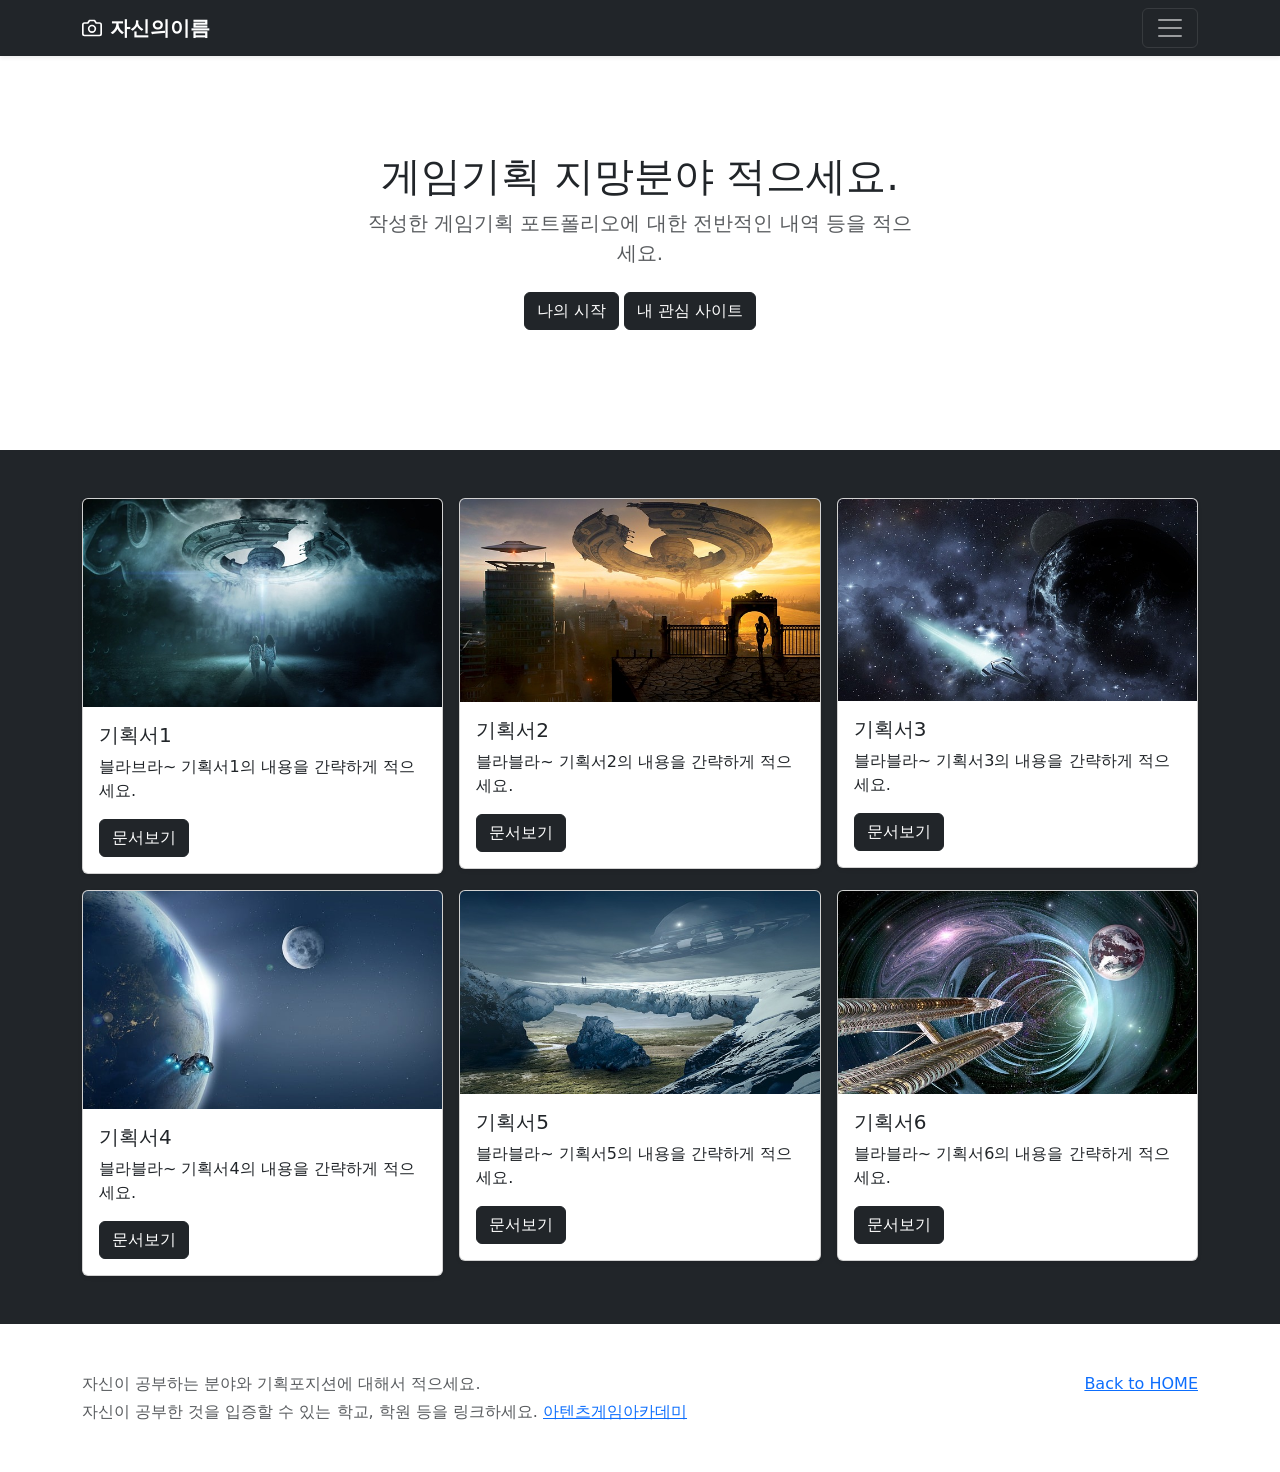
==== pages/mainpage.html @ b76d48f4 "Add files via upload" ====
<!DOCTYPE html>
<html lang="ko">

<head>
  <meta charset="utf-8">
  <meta name="viewport" content="width=device-width, initial-scale=1">
  <meta name="description" content="이 사이트에 대한 구체적인 소개를 적으시면 됩니다.">
  <meta name="author" content="이 페이지의 저자로서 이니셜이나 머릿말 정도를 적으세요, 이름이나 이니셜을 적으세요.">
  <meta name="generator" content="제작도구에 대한 설명을 적으세요.">
  <title>자신의메인사이트명을 적으세요</title>
  <meta property="og:type" content="website" />
  <meta property="og:site_name" content="사이트 이름을 적으세요." />
  <meta property="og:title" content="타이틀 이름을 적으세요." />
  <meta property="og:description" content="자신의 사이트에 대한 세부 설명을 적으세요." />
  <meta property="og:image" content="./images/name_seo.png" />
  <!-- 아텐츠주소 대신 자신의 웹페이지 주소로 바꾸세요 -->
  <meta property="og:url" content="https://atentsgame.com" />
  <meta property="twitter:card" content="summary" />
  <meta property="twitter:site" content="사이트 이름을 적으세요." />
  <meta property="twitter:title" content="타이틀 이름을 적으세요." />
  <meta property="twitter:description" content="자신의 사이트에 대한 세부 설명을 적으세요." />
  <meta property="twitter:image" content="./images/name_seo.png" />
  <!-- 아텐츠주소 대신 자신의 웹페이지 주소로 바꾸세요 -->
  <meta property="twitter:url" content="https://atentsgame.com" />
  <link rel="icon" href="/favicon.ico" />
  <link rel="canonical" href="https://getbootstrap.com/docs/5.2/examples/album/">

  <!-- CSS only -->
  <link href="https://cdn.jsdelivr.net/npm/bootstrap@5.2.3/dist/css/bootstrap.min.css" rel="stylesheet"
    integrity="sha384-rbsA2VBKQhggwzxH7pPCaAqO46MgnOM80zW1RWuH61DGLwZJEdK2Kadq2F9CUG65" crossorigin="anonymous">
  <!-- JavaScript Bundle with Popper -->
  <script defer src="https://cdn.jsdelivr.net/npm/bootstrap@5.2.3/dist/js/bootstrap.bundle.min.js"
    integrity="sha384-kenU1KFdBIe4zVF0s0G1M5b4hcpxyD9F7jL+jjXkk+Q2h455rYXK/7HAuoJl+0I4" crossorigin="anonymous">
  </script>


  <style>
    .bd-placeholder-img {
      font-size: 1.125rem;
      text-anchor: middle;
      -webkit-user-select: none;
      -moz-user-select: none;
      user-select: none;
    }

    @media (min-width: 768px) {
      .bd-placeholder-img-lg {
        font-size: 3.5rem;
      }
    }

    .b-example-divider {
      height: 3rem;
      background-color: rgba(0, 0, 0, .1);
      border: solid rgba(0, 0, 0, .15);
      border-width: 1px 0;
      box-shadow: inset 0 .5em 1.5em rgba(0, 0, 0, .1), inset 0 .125em .5em rgba(0, 0, 0, .15);
    }

    .b-example-vr {
      flex-shrink: 0;
      width: 1.5rem;
      height: 100vh;
    }

    .bi {
      vertical-align: -.125em;
      fill: currentColor;
    }

    .nav-scroller {
      position: relative;
      z-index: 2;
      height: 2.75rem;
      overflow-y: hidden;
    }

    .nav-scroller .nav {
      display: flex;
      flex-wrap: nowrap;
      padding-bottom: 1rem;
      margin-top: -1px;
      overflow-x: auto;
      text-align: center;
      white-space: nowrap;
      -webkit-overflow-scrolling: touch;
    }
  </style>
</head>

<body>

  <header>
    <div class="collapse bg-dark" id="navbarHeader">
      <div class="container">
        <div class="row">
          <div class="col-sm-8 col-md-7 py-4">
            <h4 class="text-white">인사말 등을 적으세요!</h4>
            <p class="text-muted">게임기획자로서의 자신의 철학이나 자기소개를 적으세요.</p>
          </div>
          <div class="col-sm-4 offset-md-1 py-4">
            <h4 class="text-white">Pick Me!</h4>
            <ul class="list-unstyled">
              <li><a href="#" class="text-white">연락처를 적으세요</a></li>
              <li><a href="#" class="text-white">대략적인 주거지를 적으세요</a></li>
              <li><a href="#" class="text-white">이메일 정도를 적으세요</a></li>
            </ul>
          </div>
        </div>
      </div>
    </div>
    <div class="navbar navbar-dark bg-dark shadow-sm">
      <div class="container">
        <a href="#" class="navbar-brand d-flex align-items-center">
          <svg xmlns="http://www.w3.org/2000/svg" width="20" height="20" fill="none" stroke="currentColor"
            stroke-linecap="round" stroke-linejoin="round" stroke-width="2" aria-hidden="true" class="me-2"
            viewBox="0 0 24 24">
            <path d="M23 19a2 2 0 0 1-2 2H3a2 2 0 0 1-2-2V8a2 2 0 0 1 2-2h4l2-3h6l2 3h4a2 2 0 0 1 2 2z" />
            <circle cx="12" cy="13" r="4" /></svg>
          <strong>자신의이름</strong>
        </a>
        <button class="navbar-toggler" type="button" data-bs-toggle="collapse" data-bs-target="#navbarHeader"
          aria-controls="navbarHeader" aria-expanded="false" aria-label="Toggle navigation">
          <span class="navbar-toggler-icon"></span>
        </button>
      </div>
    </div>
  </header>

  <main>
    <section class="py-5 text-center container">
      <div class="row py-lg-5">
        <div class="col-lg-6 col-md-8 mx-auto">
          <h1 class="fw-light">게임기획 지망분야 적으세요.</h1>
          <p class="lead text-muted">작성한 게임기획 포트폴리오에 대한 전반적인 내역 등을 적으세요.</p>
          <p>
            <a href="https://atentsgame.com/" class="btn btn-dark my-2">나의 시작</a>
            <a href="https://google.com" class="btn btn-dark my-2">내 관심 사이트</a>
          </p>
        </div>
      </div>
    </section>

    <div class="album py-5 bg-dark">
      <div class="container">
        <div class="row row-cols-1 row-cols-sm-2 row-cols-md-3 g-3">
          <div class="col">
            <div class="card shadow-sm" width="100%">
              <img src="/images/spaceship01.jpg" class="card-img-top" alt="우주선1">
              <div class="card-body">
                <h5 class="card-title">기획서1</h5>
                <p class="card-text">블라브라~ 기획서1의 내용을 간략하게 적으세요.</p>
                <a href="/pages/page01.html" class="btn btn-dark">문서보기</a>
              </div>
            </div>
          </div>
          <div class="col">
            <div class="card shadow-sm" width="100%">
              <img src="/images/spaceship02.jpg" class="card-img-top" alt="우주선2">
              <div class="card-body">
                <h5 class="card-title">기획서2</h5>
                <p class="card-text">블라블라~ 기획서2의 내용을 간략하게 적으세요.</p>
                <a href="/pages/page02.html" class="btn btn-dark">문서보기</a>
              </div>
            </div>
          </div>
          <div class="col">
            <div class="card shadow-sm" width="100%">
              <img src="/images/spaceship03.jpg" class="card-img-top" alt="우주선3">
              <div class="card-body">
                <h5 class="card-title">기획서3</h5>
                <p class="card-text">블라블라~ 기획서3의 내용을 간략하게 적으세요.</p>
                <a href="/pages/page03.html" class="btn btn-dark">문서보기</a>
              </div>
            </div>
          </div>
          <div class="col">
            <div class="card shadow-sm" width="100%">
              <img src="/images/spaceship04.jpg" class="card-img-top" alt="우주선4">
              <div class="card-body">
                <h5 class="card-title">기획서4</h5>
                <p class="card-text">블라블라~ 기획서4의 내용을 간략하게 적으세요.</p>
                <a href="/pages/page04.html" class="btn btn-dark">문서보기</a>
              </div>
            </div>
          </div>
          <div class="col">
            <div class="card shadow-sm" width="100%">
              <img src="/images/spaceship05.jpg" class="card-img-top" alt="우주선5">
              <div class="card-body">
                <h5 class="card-title">기획서5</h5>
                <p class="card-text">블라블라~ 기획서5의 내용을 간략하게 적으세요.</p>
                <a href="/pages/page05.html" class="btn btn-dark">문서보기</a>
              </div>
            </div>
          </div>
          <div class="col">
            <div class="card shadow-sm" width="100%">
              <img src="/images/spaceship06.jpg" class="card-img-top" alt="우주선6">
              <div class="card-body">
                <h5 class="card-title">기획서6</h5>
                <p class="card-text">블라블라~ 기획서6의 내용을 간략하게 적으세요.</p>
                <a href="/pages/page06.html" class="btn btn-dark">문서보기</a>
              </div>
            </div>
          </div>

        </div>
      </div>
    </div>

  </main>

  <footer class="text-muted py-5">
    <div class="container">
      <p class="float-end mb-1">
        <a href="/index.html">Back to HOME</a>
      </p>
      <p class="mb-1">자신이 공부하는 분야와 기획포지션에 대해서 적으세요.</p>
      <p class="mb-0">자신이 공부한 것을 입증할 수 있는 학교, 학원 등을 링크하세요. <a href="https://atentsgame.com">아텐츠게임아카데미</a> </p>
    </div>
  </footer>

</html>
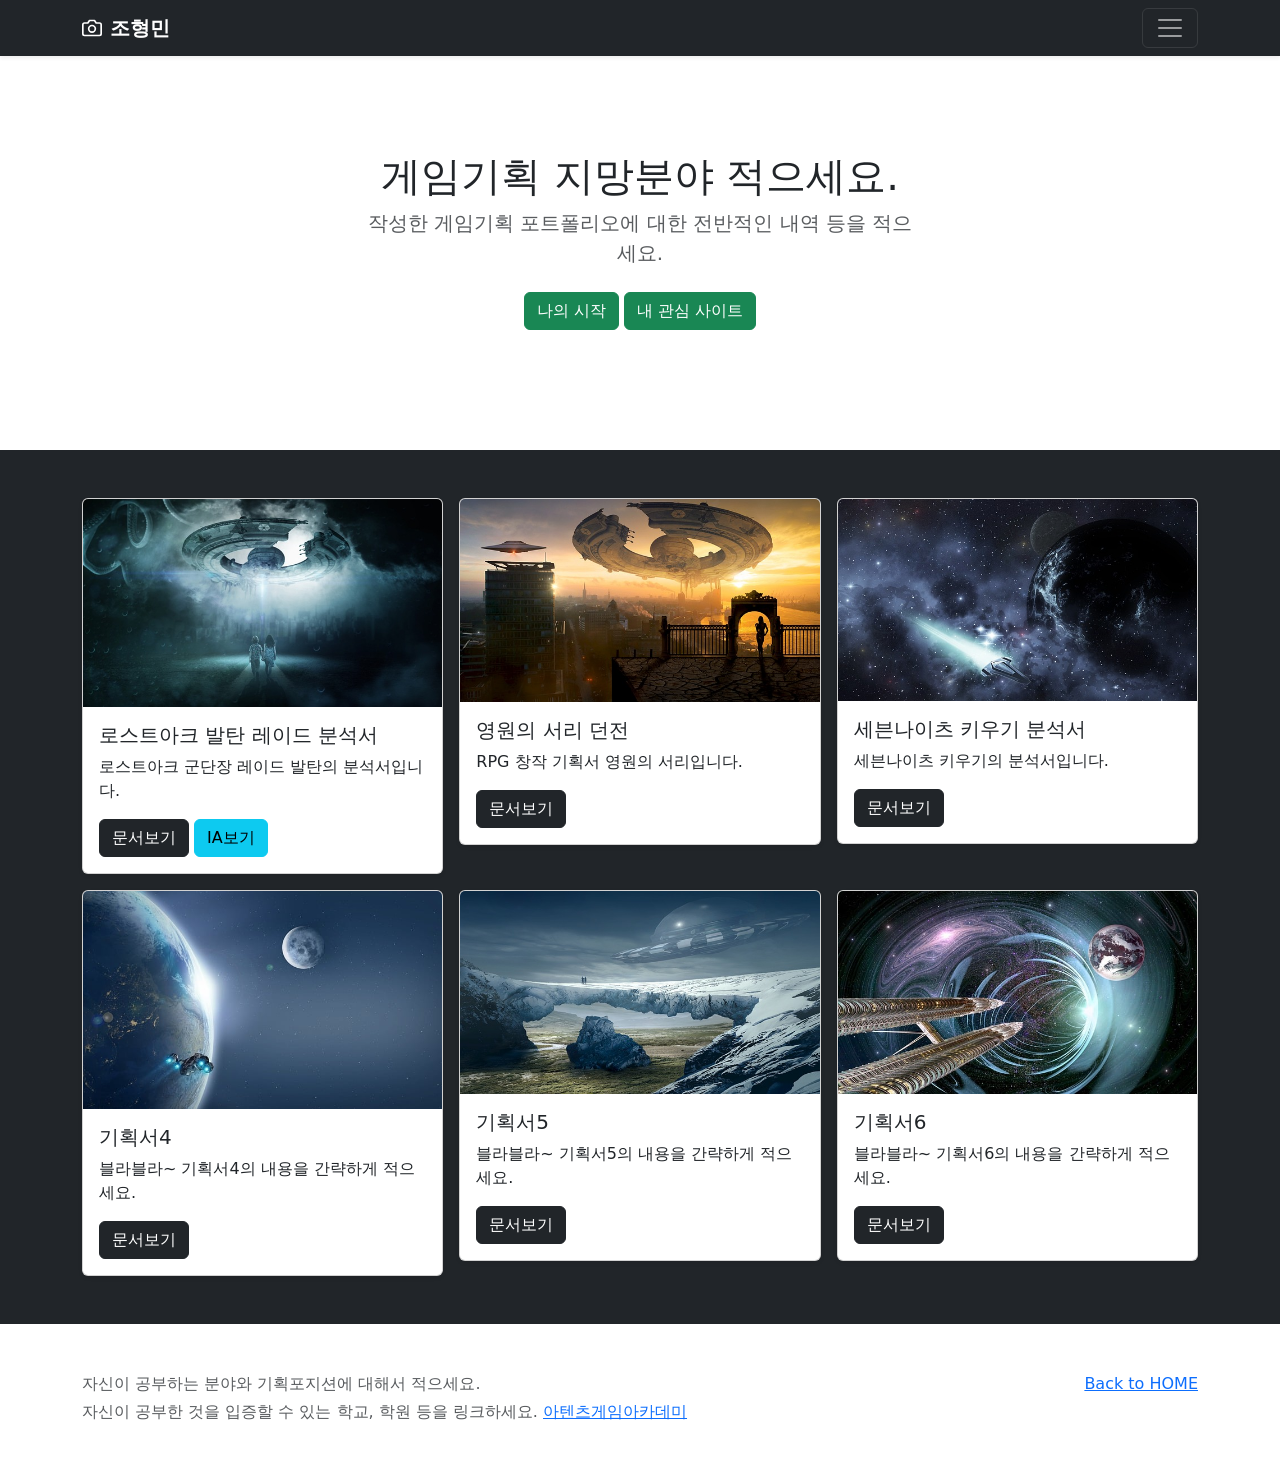
==== commit fc475462: "Add files via upload" ====
--- a/pages/mainpage.html
+++ b/pages/mainpage.html
@@ -4,21 +4,21 @@
 <head>
   <meta charset="utf-8">
   <meta name="viewport" content="width=device-width, initial-scale=1">
-  <meta name="description" content="이 사이트에 대한 구체적인 소개를 적으시면 됩니다.">
-  <meta name="author" content="이 페이지의 저자로서 이니셜이나 머릿말 정도를 적으세요, 이름이나 이니셜을 적으세요.">
-  <meta name="generator" content="제작도구에 대한 설명을 적으세요.">
-  <title>자신의메인사이트명을 적으세요</title>
+  <meta name="description" content="조형민의 문서모음">
+  <meta name="author" content="JHM">
+  <meta name="generator" content="HTML5">
+  <title>HOME</title>
   <meta property="og:type" content="website" />
-  <meta property="og:site_name" content="사이트 이름을 적으세요." />
-  <meta property="og:title" content="타이틀 이름을 적으세요." />
-  <meta property="og:description" content="자신의 사이트에 대한 세부 설명을 적으세요." />
+  <meta property="og:site_name" content="조형민의 기획설계" />
+  <meta property="og:title" content="HOME" />
+  <meta property="og:description" content="각종 게임기획서 모음" />
   <meta property="og:image" content="./images/name_seo.png" />
   <!-- 아텐츠주소 대신 자신의 웹페이지 주소로 바꾸세요 -->
   <meta property="og:url" content="https://atentsgame.com" />
   <meta property="twitter:card" content="summary" />
-  <meta property="twitter:site" content="사이트 이름을 적으세요." />
-  <meta property="twitter:title" content="타이틀 이름을 적으세요." />
-  <meta property="twitter:description" content="자신의 사이트에 대한 세부 설명을 적으세요." />
+  <meta property="twitter:site" content="조형민의 기획설계" />
+  <meta property="twitter:title" content="HOME." />
+  <meta property="twitter:description" content="각종 게임기획서 모음" />
   <meta property="twitter:image" content="./images/name_seo.png" />
   <!-- 아텐츠주소 대신 자신의 웹페이지 주소로 바꾸세요 -->
   <meta property="twitter:url" content="https://atentsgame.com" />
@@ -95,15 +95,15 @@
       <div class="container">
         <div class="row">
           <div class="col-sm-8 col-md-7 py-4">
-            <h4 class="text-white">인사말 등을 적으세요!</h4>
-            <p class="text-muted">게임기획자로서의 자신의 철학이나 자기소개를 적으세요.</p>
+            <h4 class="text-white">게임기획자가 되기 위해 노력하는 기획지망생입니다.</h4>
+            <p class="text-muted">오랫동안 기억에 남는 게임을 만들고싶습니다.</p>
           </div>
           <div class="col-sm-4 offset-md-1 py-4">
-            <h4 class="text-white">Pick Me!</h4>
+            <h4 class="text-white">Info</h4>
             <ul class="list-unstyled">
-              <li><a href="#" class="text-white">연락처를 적으세요</a></li>
-              <li><a href="#" class="text-white">대략적인 주거지를 적으세요</a></li>
-              <li><a href="#" class="text-white">이메일 정도를 적으세요</a></li>
+              <li><a href="#" class="text-white">010-3896-2830</a></li>
+              <li><a href="#" class="text-white">전주시 완산구 서신동 </a></li>
+              <li><a href="#" class="text-white">srcoste@naver.com</a></li>
             </ul>
           </div>
         </div>
@@ -117,7 +117,7 @@
             viewBox="0 0 24 24">
             <path d="M23 19a2 2 0 0 1-2 2H3a2 2 0 0 1-2-2V8a2 2 0 0 1 2-2h4l2-3h6l2 3h4a2 2 0 0 1 2 2z" />
             <circle cx="12" cy="13" r="4" /></svg>
-          <strong>자신의이름</strong>
+          <strong>조형민</strong>
         </a>
         <button class="navbar-toggler" type="button" data-bs-toggle="collapse" data-bs-target="#navbarHeader"
           aria-controls="navbarHeader" aria-expanded="false" aria-label="Toggle navigation">
@@ -134,8 +134,8 @@
           <h1 class="fw-light">게임기획 지망분야 적으세요.</h1>
           <p class="lead text-muted">작성한 게임기획 포트폴리오에 대한 전반적인 내역 등을 적으세요.</p>
           <p>
-            <a href="https://atentsgame.com/" class="btn btn-dark my-2">나의 시작</a>
-            <a href="https://google.com" class="btn btn-dark my-2">내 관심 사이트</a>
+            <a href="https://www.notion.so/c5964fda21284115a25c2ddc3f2ebaba" class="btn btn-success my-2">나의 시작</a>
+            <a href="https://google.com" class="btn btn-success my-2">내 관심 사이트</a>
           </p>
         </div>
       </div>
@@ -148,9 +148,11 @@
             <div class="card shadow-sm" width="100%">
               <img src="/images/spaceship01.jpg" class="card-img-top" alt="우주선1">
               <div class="card-body">
-                <h5 class="card-title">기획서1</h5>
-                <p class="card-text">블라브라~ 기획서1의 내용을 간략하게 적으세요.</p>
+                <h5 class="card-title">로스트아크 발탄 레이드 분석서</h5>
+                <p class="card-text">로스트아크 군단장 레이드 발탄의 분석서입니다.</p>
                 <a href="/pages/page01.html" class="btn btn-dark">문서보기</a>
+                <a href="/pages/page01-1.html" class="btn btn-info">IA보기</a>
+
               </div>
             </div>
           </div>
@@ -158,8 +160,8 @@
             <div class="card shadow-sm" width="100%">
               <img src="/images/spaceship02.jpg" class="card-img-top" alt="우주선2">
               <div class="card-body">
-                <h5 class="card-title">기획서2</h5>
-                <p class="card-text">블라블라~ 기획서2의 내용을 간략하게 적으세요.</p>
+                <h5 class="card-title">영원의 서리 던전</h5>
+                <p class="card-text">RPG 창작 기획서 영원의 서리입니다.</p>
                 <a href="/pages/page02.html" class="btn btn-dark">문서보기</a>
               </div>
             </div>
@@ -168,8 +170,8 @@
             <div class="card shadow-sm" width="100%">
               <img src="/images/spaceship03.jpg" class="card-img-top" alt="우주선3">
               <div class="card-body">
-                <h5 class="card-title">기획서3</h5>
-                <p class="card-text">블라블라~ 기획서3의 내용을 간략하게 적으세요.</p>
+                <h5 class="card-title">세븐나이츠 키우기 분석서</h5>
+                <p class="card-text">세븐나이츠 키우기의 분석서입니다.</p>
                 <a href="/pages/page03.html" class="btn btn-dark">문서보기</a>
               </div>
             </div>
@@ -204,7 +206,26 @@
               </div>
             </div>
           </div>
-
+          <!-- <div class="col">
+            <div class="card shadow-sm" width="100%">
+              <img src="/images/spaceship06.jpg" class="card-img-top" alt="우주선6">
+              <div class="card-body">
+                <h5 class="card-title">기획서7</h5>
+                <p class="card-text">블라블라~ 기획서6의 내용을 간략하게 적으세요.</p>
+                <a href="/pages/page06.html" class="btn btn-dark">문서보기</a>
+              </div>
+            </div>
+          </div>  <div class="col">
+            <div class="card shadow-sm" width="100%">
+              <img src="/images/spaceship06.jpg" class="card-img-top" alt="우주선6">
+              <div class="card-body">
+                <h5 class="card-title">기획서8</h5>
+                <p class="card-text">블라블라~ 기획서6의 내용을 간략하게 적으세요.</p>
+                <a href="/pages/page06.html" class="btn btn-dark">문서보기</a>
+              </div>
+            </div>
+          </div> -->
+          
         </div>
       </div>
     </div>
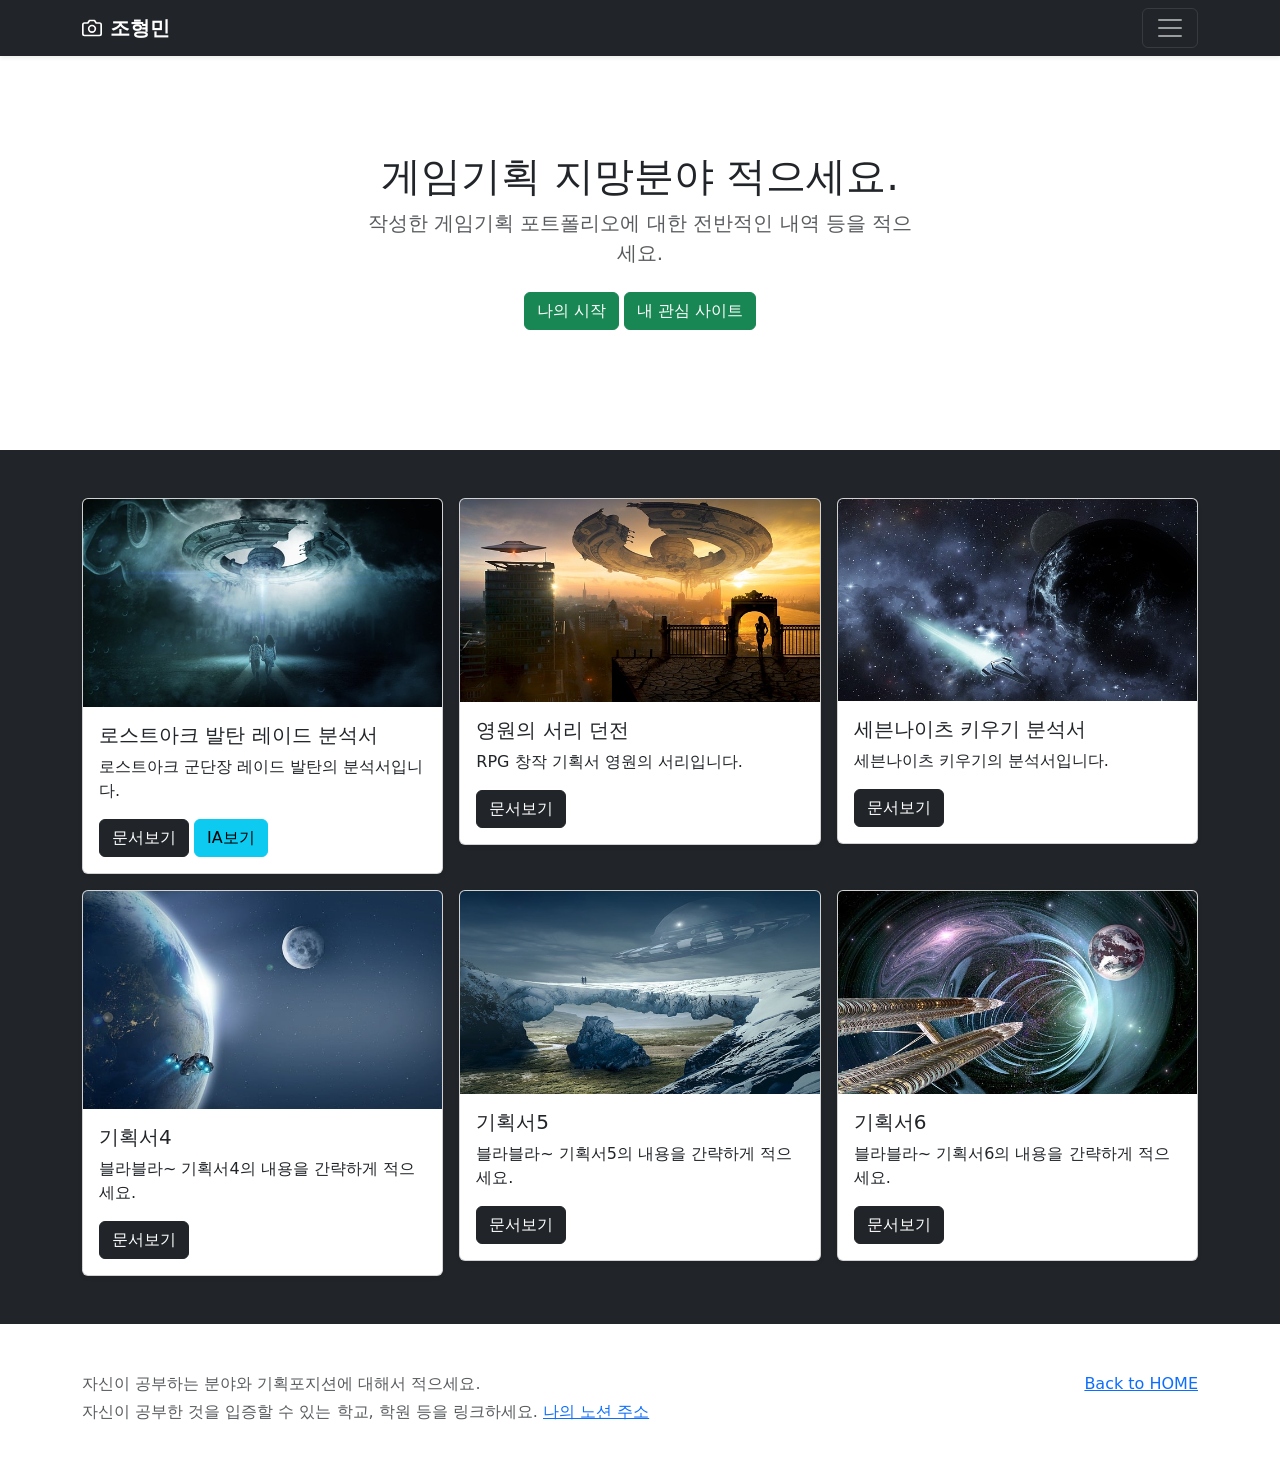
==== commit 035de259: "업데이트 기타 업데이트" ====
--- a/pages/mainpage.html
+++ b/pages/mainpage.html
@@ -238,7 +238,7 @@
         <a href="/index.html">Back to HOME</a>
       </p>
       <p class="mb-1">자신이 공부하는 분야와 기획포지션에 대해서 적으세요.</p>
-      <p class="mb-0">자신이 공부한 것을 입증할 수 있는 학교, 학원 등을 링크하세요. <a href="https://atentsgame.com">아텐츠게임아카데미</a> </p>
+      <p class="mb-0">자신이 공부한 것을 입증할 수 있는 학교, 학원 등을 링크하세요. <a href="https://www.notion.so/c5964fda21284115a25c2ddc3f2ebaba">나의 노션 주소</a> </p>
     </div>
   </footer>
 
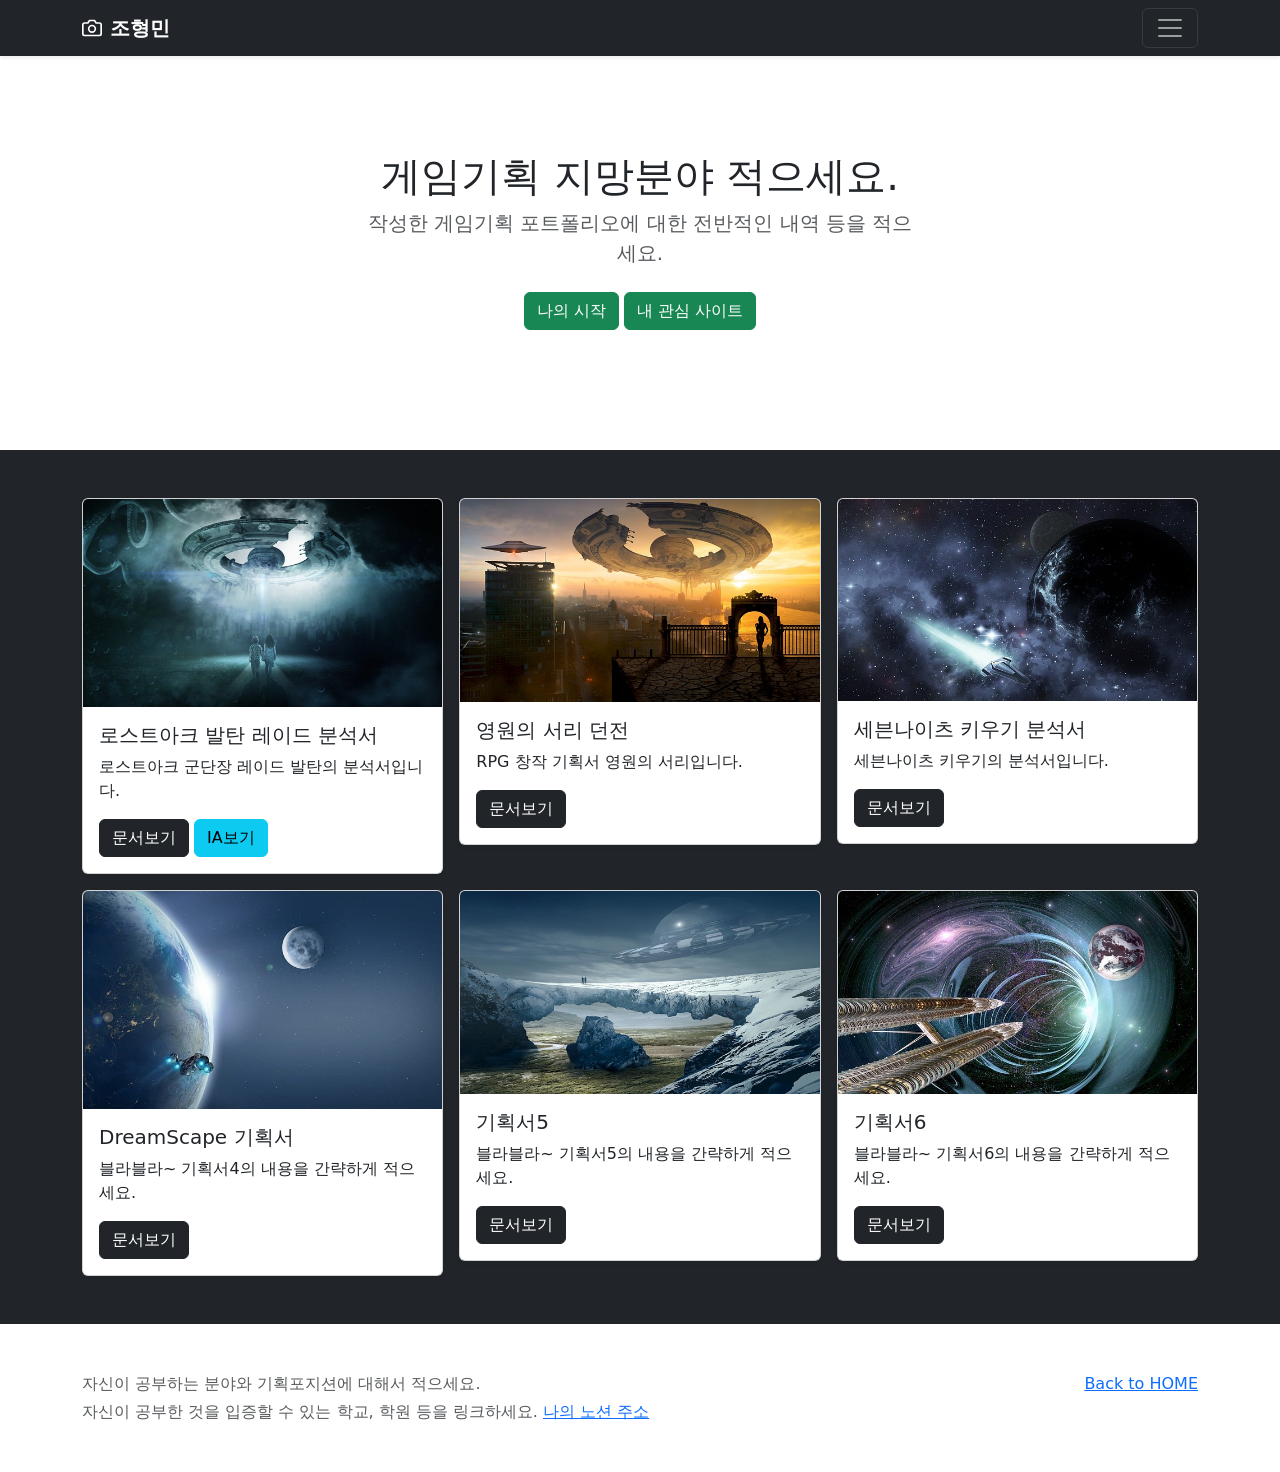
==== commit 139291d1: "포폴 문서 내용 각 문서 세부 내용 설명" ====
--- a/pages/mainpage.html
+++ b/pages/mainpage.html
@@ -180,7 +180,7 @@
             <div class="card shadow-sm" width="100%">
               <img src="/images/spaceship04.jpg" class="card-img-top" alt="우주선4">
               <div class="card-body">
-                <h5 class="card-title">기획서4</h5>
+                <h5 class="card-title">DreamScape 기획서</h5>
                 <p class="card-text">블라블라~ 기획서4의 내용을 간략하게 적으세요.</p>
                 <a href="/pages/page04.html" class="btn btn-dark">문서보기</a>
               </div>
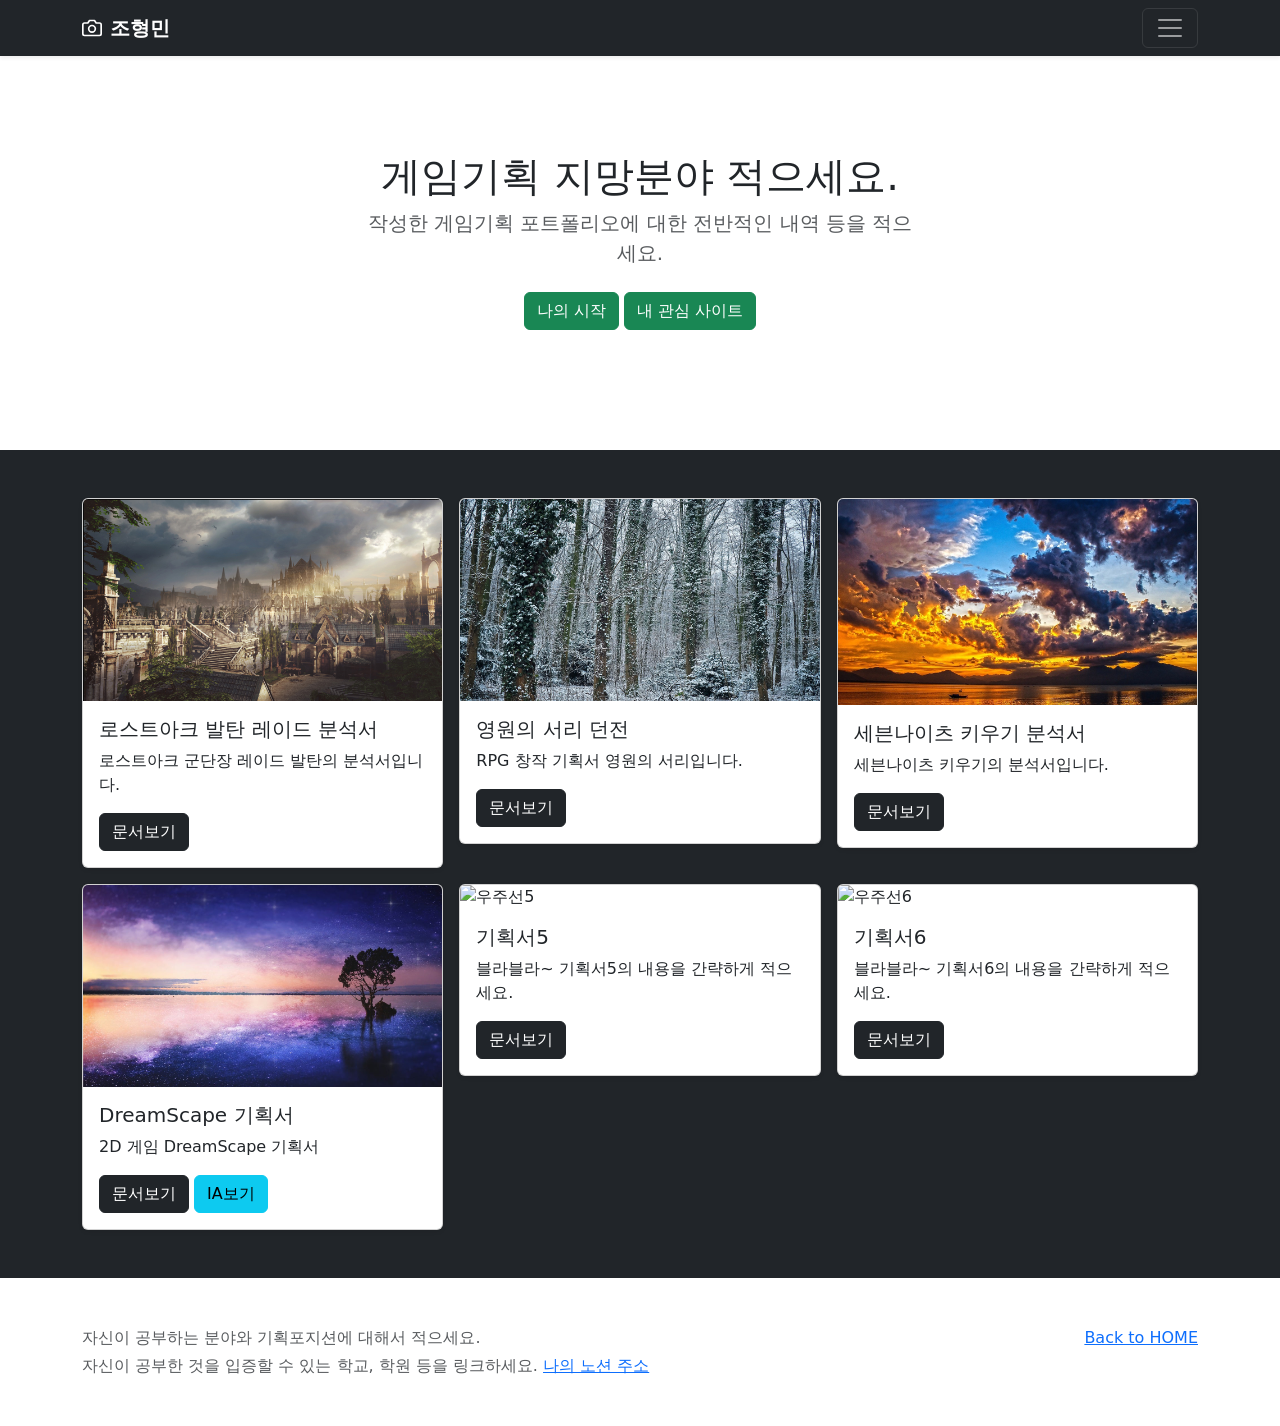
==== commit 6b14e4ba: "이미지 변경및 수정 이미지 변경" ====
--- a/pages/mainpage.html
+++ b/pages/mainpage.html
@@ -146,19 +146,19 @@
         <div class="row row-cols-1 row-cols-sm-2 row-cols-md-3 g-3">
           <div class="col">
             <div class="card shadow-sm" width="100%">
-              <img src="/images/spaceship01.jpg" class="card-img-top" alt="우주선1">
+              <img src="/images/로아.png" class="card-img-top" alt="로스트아크">
               <div class="card-body">
                 <h5 class="card-title">로스트아크 발탄 레이드 분석서</h5>
                 <p class="card-text">로스트아크 군단장 레이드 발탄의 분석서입니다.</p>
                 <a href="/pages/page01.html" class="btn btn-dark">문서보기</a>
-                <a href="/pages/page01-1.html" class="btn btn-info">IA보기</a>
-
-              </div>
-            </div>
-          </div>
-          <div class="col">
-            <div class="card shadow-sm" width="100%">
-              <img src="/images/spaceship02.jpg" class="card-img-top" alt="우주선2">
+                
+
+              </div>
+            </div>
+          </div>
+          <div class="col">
+            <div class="card shadow-sm" width="100%">
+              <img src="/images/forest.jpg" class="card-img-top" alt="숲">
               <div class="card-body">
                 <h5 class="card-title">영원의 서리 던전</h5>
                 <p class="card-text">RPG 창작 기획서 영원의 서리입니다.</p>
@@ -168,7 +168,7 @@
           </div>
           <div class="col">
             <div class="card shadow-sm" width="100%">
-              <img src="/images/spaceship03.jpg" class="card-img-top" alt="우주선3">
+              <img src="/images/sea03.jpg" class="card-img-top" alt="바다">
               <div class="card-body">
                 <h5 class="card-title">세븐나이츠 키우기 분석서</h5>
                 <p class="card-text">세븐나이츠 키우기의 분석서입니다.</p>
@@ -178,11 +178,13 @@
           </div>
           <div class="col">
             <div class="card shadow-sm" width="100%">
-              <img src="/images/spaceship04.jpg" class="card-img-top" alt="우주선4">
+              <img src="/images/dream04.jpg" class="card-img-top" alt="몽환">
               <div class="card-body">
                 <h5 class="card-title">DreamScape 기획서</h5>
-                <p class="card-text">블라블라~ 기획서4의 내용을 간략하게 적으세요.</p>
+                <p class="card-text">2D 게임 DreamScape 기획서</p>
                 <a href="/pages/page04.html" class="btn btn-dark">문서보기</a>
+                <a href="/pages/page04-1.html" class="btn btn-info">IA보기</a>
+
               </div>
             </div>
           </div>
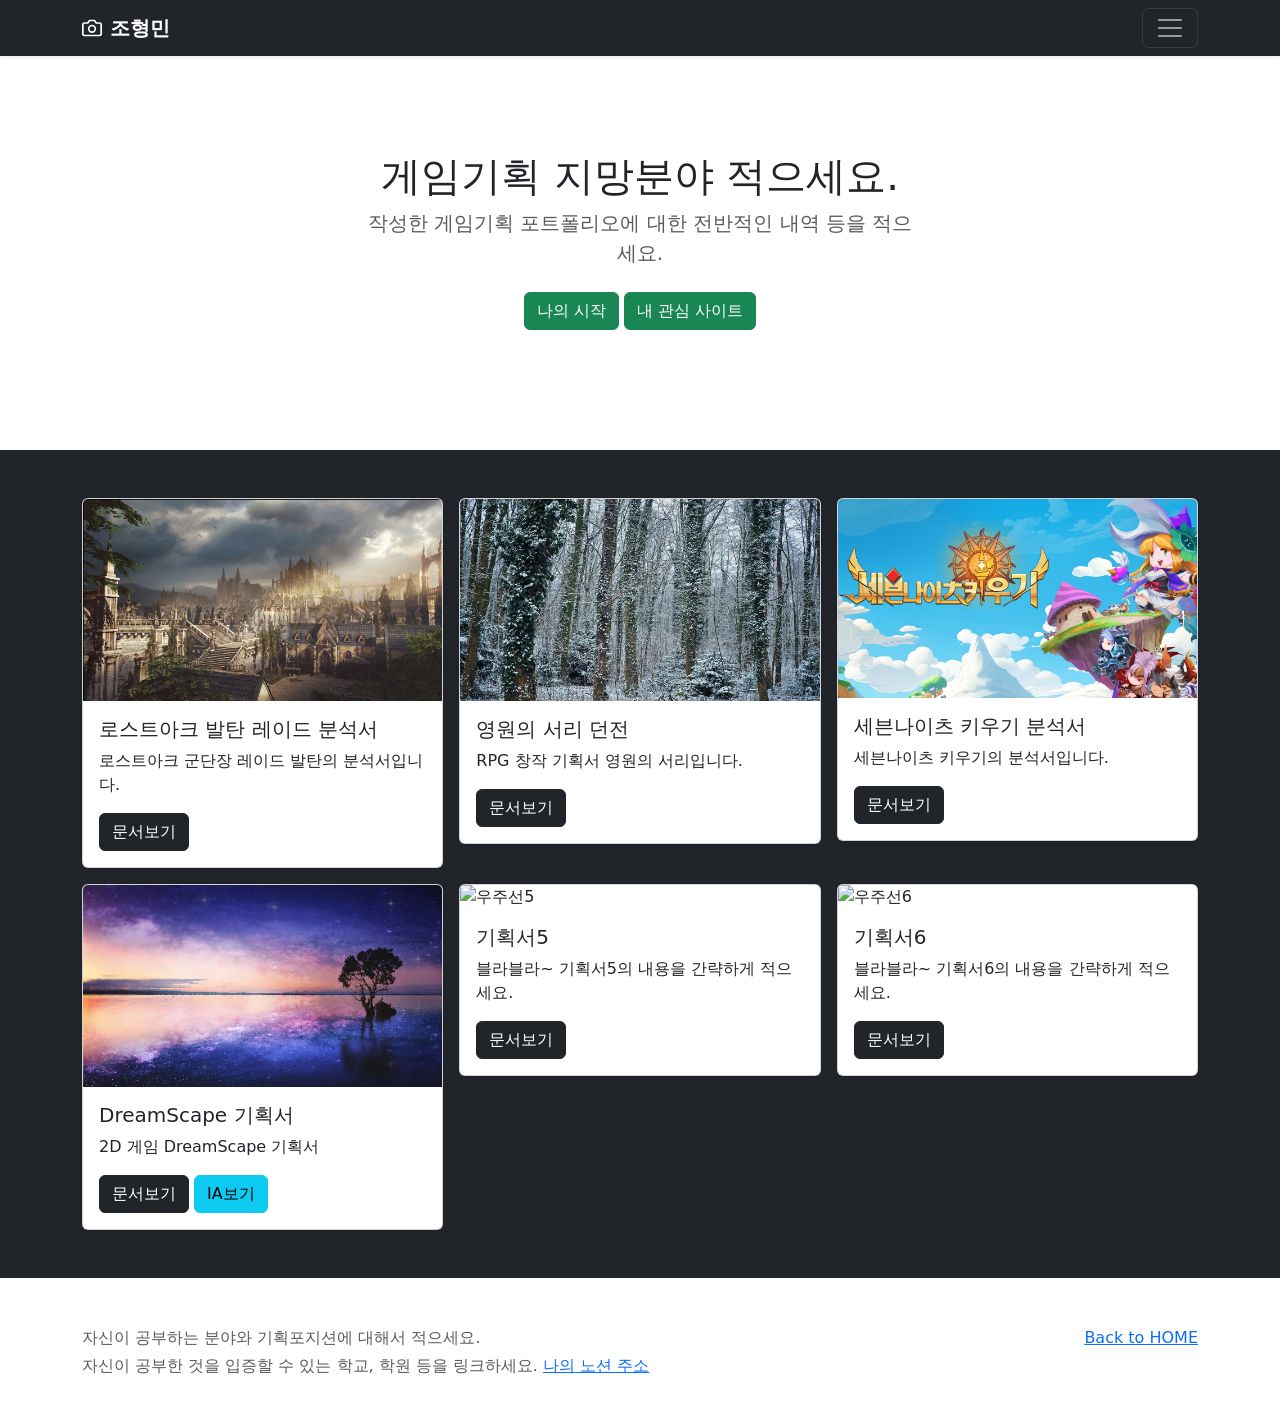
==== commit 4cce8731: "이미지 수정2 이미지 변경" ====
--- a/pages/mainpage.html
+++ b/pages/mainpage.html
@@ -168,7 +168,7 @@
           </div>
           <div class="col">
             <div class="card shadow-sm" width="100%">
-              <img src="/images/sea03.jpg" class="card-img-top" alt="바다">
+              <img src="/images/세나키.png" class="card-img-top" alt="세나">
               <div class="card-body">
                 <h5 class="card-title">세븐나이츠 키우기 분석서</h5>
                 <p class="card-text">세븐나이츠 키우기의 분석서입니다.</p>
